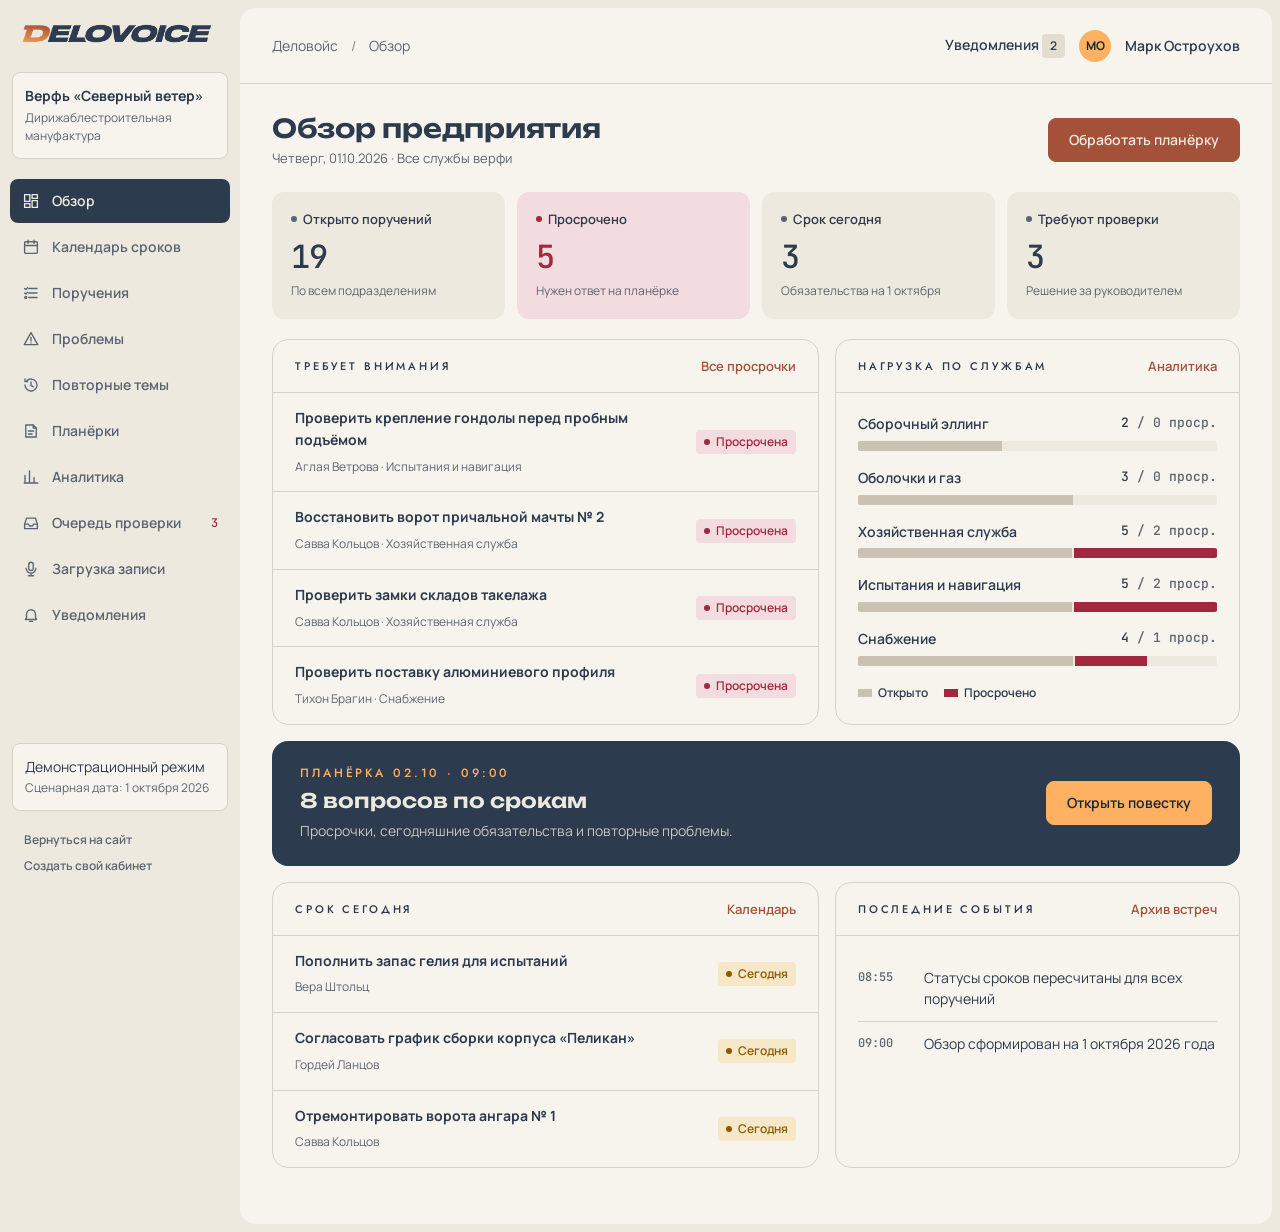
==== demo.html @ e9057281 "Сайт: статичная главная, демо отдельно, без лишних блоков - Главная собрана в HTML без скриптов: тек" ====
<!doctype html>
<html lang="ru">
<head>
<meta charset="utf-8">
<meta name="viewport" content="width=device-width,initial-scale=1">
<title>Демо кабинета · Деловойс</title>
<meta name="description" content="Интерактивное демо кабинета Деловойс на вымышленной верфи «Северный ветер»: реестр поручений, цитаты с таймкодами, очередь проверки, повестка.">
<meta name="robots" content="noindex">
<meta name="theme-color" content="#2c3b4d">
<link rel="icon" href="favicon.svg" type="image/svg+xml">
<link rel="stylesheet" href="style.css">
</head>
<body>
<div id="app"><noscript><p style="padding:24px">Для демо нужен JavaScript. <a href="/">Вернуться на сайт</a></p></noscript></div>
<div id="toast" role="status" aria-live="polite"></div>
<dialog id="detail"><div id="detailbody"></div></dialog>
<script src="app.js"></script>
</body>
</html>
---- style.css ----
@import url('https://fonts.googleapis.com/css2?family=Unbounded:wght@600;700&family=Manrope:wght@400;500;600;700&family=Jost:wght@500&family=JetBrains+Mono:wght@400;500&display=swap');
/* Деловойс — дизайн-система: палитра Palladian / Oatmeal / Blue Fantastic / Abyssal / Burning Flame / Truffle */
:root{
--surface:#eee9df;--surface-raised:#f7f4ee;--surface-sunken:#e3ddd0;--line:#d9d2c4;--line-strong:#8c8576;
--ink:#2c3b4d;--ink-muted:#5b6472;--ink-inverse:#eee9df;
--action:#a35139;--action-hover:#8e4430;--on-action:#eee9df;
--accent:#ffb162;--on-accent:#1b2632;--accent-soft:#f8dcbc;
--success:#2f6b57;--success-soft:#dce9e2;--warning:#8a5a00;--warning-soft:#f6e7c8;--danger:#a1283f;--danger-soft:#f3dcdf;--info:#2e5e8c;--info-soft:#dce5ef;
--oatmeal:#c9c1b1;--abyssal:#1b2632;--truffle:#a35139;--focus:#2c3b4d;
--f-display:"Unbounded","Arial Black",sans-serif;--f-sans:"Manrope",system-ui,sans-serif;--f-label:"Jost","Futura","Century Gothic",sans-serif;--f-mono:"JetBrains Mono",ui-monospace,monospace;
--shadow:0 1px 2px rgba(27,38,50,.08),0 4px 16px rgba(27,38,50,.06)}
*{box-sizing:border-box}html{scroll-behavior:smooth}
body{margin:0;font:16px/1.55 var(--f-sans);color:var(--ink);background:var(--surface);-webkit-font-smoothing:antialiased}
button,input,select{font:inherit}a{color:inherit;text-decoration:none}button,a,input,select{touch-action:manipulation}button{cursor:pointer}button:disabled{cursor:not-allowed;opacity:.45}
:focus-visible{outline:2px solid var(--focus);outline-offset:2px}
.num,.mono{font-family:var(--f-mono);font-variant-numeric:tabular-nums}

/* кнопки */
button,.btn{display:inline-flex;justify-content:center;align-items:center;gap:8px;min-height:44px;border:1px solid var(--line-strong);border-radius:8px;background:transparent;padding:0 20px;color:var(--ink);font:600 14px/1.2 var(--f-sans);white-space:nowrap;transition:background-color .15s,border-color .15s}
button:hover,.btn:hover{background:var(--surface-sunken)}
.primary{background:var(--action);color:var(--on-action);border-color:var(--action)}.primary:hover{background:var(--action-hover);border-color:var(--action-hover)}
.accent-btn{background:var(--accent);border-color:var(--accent);color:var(--on-accent)}.accent-btn:hover{background:#ffc587;border-color:#ffc587}

/* логотип */
.brand{display:inline-flex;align-items:center}.brand img{display:block;height:auto}
.brand-lg img{width:190px}.brand-md img{width:190px}

/* типографика */
.eyebrow{font:500 12px/16px var(--f-label);letter-spacing:.24em;text-transform:uppercase;color:var(--ink-muted)}
h1,h2,h3,p{margin-top:0}
h1{font:700 clamp(30px,4.2vw,56px)/1.1 var(--f-display);letter-spacing:-.02em}
h2{font:600 clamp(24px,2.6vw,36px)/1.2 var(--f-display);letter-spacing:-.01em}
h3{font:700 18px/1.4 var(--f-sans)}
.muted{color:var(--ink-muted)}.small{font-size:13px}

/* бейджи статусов */
.chip{display:inline-flex;align-items:center;gap:6px;height:24px;font:600 12px/16px var(--f-sans);padding:0 8px;border-radius:4px;white-space:nowrap;background:var(--surface-sunken);color:var(--ink)}
.chip::before{content:"";width:6px;height:6px;border-radius:999px;background:currentColor;flex:none}
.chip.plain::before{display:none}
.red{color:var(--danger);background:var(--danger-soft)}.amber{color:var(--warning);background:var(--warning-soft)}.good{color:var(--success);background:var(--success-soft)}

/* ===== сайт ===== */
.wrap{max-width:1260px;margin:0 auto;padding-left:32px;padding-right:32px}
.site-nav{max-width:1260px;margin:0 auto;height:84px;padding:0 32px;display:flex;align-items:center;justify-content:space-between;gap:24px}
.site-nav nav{display:flex;align-items:center;gap:24px;font-size:14px;font-weight:600}
.nav-link:hover{color:var(--action)}
.lead{font-size:18px;color:var(--ink-muted);max-width:540px}
.aside{font-size:15px;color:var(--ink-muted);max-width:640px;margin:28px 0 0}
.note{font-size:13px;color:var(--ink-muted);margin:16px 0 0}

.hero{display:grid;grid-template-columns:1.1fr 1fr;gap:64px;align-items:center;padding-top:40px;padding-bottom:16px}
.hero>*{min-width:0}
.hero h1{margin:0 0 24px;overflow-wrap:break-word;hyphens:auto}
.hero-actions{display:flex;gap:12px;flex-wrap:wrap;margin-top:32px}

.preview{display:block;background:var(--surface-raised);border:1px solid var(--line);border-radius:16px;box-shadow:var(--shadow);overflow:hidden;transition:border-color .15s}
.preview:hover{border-color:var(--line-strong)}
.preview-head{background:var(--ink);color:var(--ink-inverse);padding:20px 24px}
.preview-head small{display:block;opacity:.75;font-size:13px;margin-top:2px}
.preview-body{padding:20px 24px 8px}
.preview-stats{display:grid;grid-template-columns:repeat(3,1fr);gap:10px;margin-bottom:20px}
.preview-stats>div{background:var(--surface);border-radius:12px;padding:12px 14px}
.preview-stats strong{display:block;font:500 28px/34px var(--f-mono);letter-spacing:-.02em}
.preview-stats .danger{color:var(--danger)}
.preview-stats small{font-size:12px;color:var(--ink-muted)}
.preview-body h3{font-size:15px;margin:0 0 4px}
.preview-row{padding:12px 0;border-top:1px solid var(--line);display:flex;justify-content:space-between;align-items:center;gap:14px;font-size:14px;font-weight:600}
.preview-row small{display:block;font-weight:400;font-size:12px;color:var(--ink-muted);margin-top:2px}

.block{padding-top:96px}
.block h2{margin:0 0 16px}
.steps-row{list-style:none;margin:32px 0 0;padding:0;display:grid;grid-template-columns:repeat(4,1fr);gap:24px;counter-reset:step}
.steps-row li{counter-increment:step;border-top:2px solid var(--ink);padding-top:16px;font-size:15px;color:var(--ink-muted)}
.steps-row li::before{content:"0" counter(step);display:block;font:500 13px/1 var(--f-mono);color:var(--action);margin-bottom:12px}
.steps-row b{display:block;font:700 18px/1.3 var(--f-sans);color:var(--ink);margin-bottom:6px}

.product{display:grid;grid-template-columns:1fr 1fr;gap:64px;align-items:start}
.product>*{min-width:0}
.points{margin:28px 0 32px;display:grid;gap:18px}
.points dt{font-weight:700}
.points dd{margin:2px 0 0;font-size:15px;color:var(--ink-muted)}
.task-card{margin:0;background:var(--surface-raised);border:1px solid var(--line);border-radius:16px;padding:24px;box-shadow:var(--shadow)}
.task-card figcaption{font-size:12px;color:var(--ink-muted)}
.task-card h3{margin:6px 0 18px}
.task-meta{display:grid;grid-template-columns:repeat(3,1fr);gap:10px;margin-bottom:24px;font-size:14px;font-weight:600}
.task-meta>div{background:var(--surface);border-radius:8px;padding:10px 12px;min-width:0}
.task-meta small{display:block;font-weight:400;font-size:12px;color:var(--ink-muted);margin-bottom:4px}
.task-history{list-style:none;margin:0 0 0 4px;padding:0 0 0 20px;border-left:2px solid var(--line)}
.task-history li{position:relative;margin-bottom:20px}.task-history li:last-child{margin-bottom:0}
.task-history li::before{content:"";position:absolute;left:-26px;top:5px;width:10px;height:10px;background:var(--ink)}
.task-history li:last-child::before{background:var(--accent)}
.task-history>li>span{display:block;font-size:12px}
.task-history q{display:block;background:var(--accent-soft);border-radius:4px;padding:12px 14px;margin:8px 0 6px;font-size:15px;quotes:"«" "»"}
.task-history small{font-size:12px;color:var(--ink-muted)}

.prices{display:grid;grid-template-columns:repeat(3,1fr);gap:16px;margin-top:28px}
.price{border:1px solid var(--line);border-radius:16px;padding:24px;background:var(--surface-raised)}
.price h3{font-size:16px;margin:0 0 12px}
.price strong{display:block;font:500 30px/1.2 var(--f-mono);letter-spacing:-.02em;margin-bottom:4px}
.price span{font-size:14px;color:var(--ink-muted)}

.cta{margin:96px 0;background:var(--ink);color:var(--ink-inverse);border-radius:16px;padding:32px;display:flex;justify-content:space-between;align-items:center;gap:24px}
.cta h2{font-size:clamp(22px,2.2vw,28px);margin:0 0 6px}
.cta p{margin:0;opacity:.8;font-size:15px}

.site-footer{border-top:1px solid var(--line)}
.footer-inner{display:flex;justify-content:space-between;align-items:center;gap:24px;padding-top:28px;padding-bottom:32px;font-size:13px;color:var(--ink-muted)}
.footer-inner p{margin:0;text-align:right}
.footer-inner p a{text-decoration:underline;text-underline-offset:2px}.footer-inner p a:hover{color:var(--action)}

@media(max-width:900px){
.site-nav .nav-link{display:none}
.hero,.product{grid-template-columns:1fr;gap:40px}
.steps-row{grid-template-columns:1fr 1fr;row-gap:28px}
}
@media(max-width:640px){
.wrap{padding-left:20px;padding-right:20px}
.site-nav{height:68px;padding:0 20px}
.site-nav .nav-cta{display:none}
.site-nav .brand img{width:150px}
.hero{padding-top:20px}
.lead{font-size:16px}
.hero-actions .btn{flex:1}
.preview .extra{display:none}
.preview-stats strong{font-size:24px;line-height:30px}
.block{padding-top:64px}
.steps-row{grid-template-columns:1fr;gap:20px}
.task-card{padding:18px}
.task-meta{gap:6px;font-size:13px}.task-meta>div{padding:8px 10px}
.prices{grid-template-columns:1fr;gap:10px}.price{padding:18px 20px;display:grid;grid-template-columns:1fr auto;align-items:baseline;column-gap:12px}.price h3{margin:0}.price strong{font-size:24px;grid-row:span 2;align-self:center}.price span{grid-column:1}
.cta{flex-direction:column;align-items:stretch;margin:64px 0;padding:24px}
.footer-inner{flex-direction:column;align-items:flex-start}
.footer-inner p{text-align:left}
}

/* ===== демо-кабинет ===== */
.cards{display:grid;grid-template-columns:repeat(3,1fr);gap:16px}
.feature{background:var(--surface-raised);border:1px solid var(--line);border-radius:16px;padding:28px}
.feature p{margin-bottom:0;color:var(--ink-muted);font-size:15px}
input,select{min-height:44px;border:1px solid var(--line-strong);border-radius:4px;padding:0 12px;background:var(--surface-raised);color:var(--ink);min-width:0;font-size:14px}
input[type=file]{min-height:0;padding:8px;border-style:dashed}
input{width:100%}
/* кабинет: каркас по шаблону экранов */
.shell{display:grid;grid-template-columns:240px 1fr;min-height:100vh;background:var(--surface)}
.sidebar{background:var(--surface);color:var(--ink);position:fixed;left:0;top:0;bottom:0;width:240px;display:flex;flex-direction:column;padding:24px 10px 16px;overflow:auto}
.sidebar-top{display:flex;align-items:center;justify-content:space-between;gap:8px;margin:0 12px 22px}.menu-close{min-height:40px;padding:0 12px;font-size:22px;border-color:transparent}
.org{padding:12px;border:1px solid var(--line);border-radius:8px;font-size:14px;margin:0 2px 20px;background:var(--surface-raised)}
.org b{font-weight:700}.org small{display:block;color:var(--ink-muted);margin-top:2px;font-size:12px}
.sidebar nav{display:flex;flex-direction:column;gap:2px}
.sidebar nav a{white-space:nowrap;display:flex;align-items:center;gap:12px;font-size:14px;font-weight:600;min-height:44px;padding:0 12px;border-radius:8px;color:var(--ink-muted)}
.sidebar nav a:hover{background:var(--surface-sunken);color:var(--ink)}
.sidebar nav a.active{background:var(--ink);color:var(--ink-inverse)}
.sidebar nav a em{margin-left:auto;font:500 12px/16px var(--f-mono);font-style:normal;color:var(--danger)}
.sidebar nav a.active em{color:var(--accent)}
.nav-icon{width:18px;height:18px;flex:none;display:grid;place-items:center}.nav-icon svg{width:18px;height:18px}
.sidebar-bottom{margin-top:auto;padding-top:24px;font-size:12px}
.sidebar-bottom a{display:block;margin:8px 14px;color:var(--ink-muted);font-weight:600}
.sidebar-bottom a:hover{color:var(--action)}
.main-shell{grid-column:2;min-width:0;background:var(--surface-raised);border-radius:16px;margin:8px 8px 8px 0}
.topbar{border-bottom:1px solid var(--line);height:76px;padding:0 32px;display:flex;align-items:center;justify-content:space-between;gap:20px}
.topbar .muted{font-size:14px}
.topbar-right{display:flex;align-items:center;gap:14px;font-size:14px;font-weight:600}
.topbar-right a:hover{color:var(--action)}
.avatar{background:var(--accent);color:var(--on-accent);width:32px;height:32px;border-radius:999px;display:grid;place-items:center;font:700 12px/1 var(--f-sans)}
.workspace{padding:28px 32px 40px;max-width:1600px;margin:auto}
.page-title{display:flex;justify-content:space-between;align-items:center;gap:22px;margin-bottom:24px}
.page-title h1{font:600 26px/32px var(--f-display);letter-spacing:-.01em;margin:0 0 4px}
.page-title p{font-size:13px;color:var(--ink-muted);margin:0}

/* плитки показателей */
.metrics{display:grid;grid-template-columns:repeat(4,1fr);gap:12px;margin-bottom:20px}
.metric{padding:16px 18px;background:var(--surface);border:1px solid transparent;border-radius:12px;display:block;text-align:left;font-weight:400;transition:border-color .15s}
.metric:hover{border-color:var(--line-strong)}
.metric span{font-size:13px;font-weight:600;display:flex;align-items:center;gap:6px}
.metric span::before{content:"";width:6px;height:6px;border-radius:999px;background:var(--ink-muted)}
.metric strong{display:block;font:500 32px/36px var(--f-mono);letter-spacing:-.02em;margin:10px 0 2px}
.metric small{font-size:12px;color:var(--ink-muted)}
.metric.alert{background:var(--danger-soft)}.metric.alert strong{color:var(--danger)}.metric.alert span::before{background:var(--danger)}
.metric.warn span::before{background:var(--warning)}.metric.warn strong{color:var(--warning)}
.metric.hot{background:var(--accent)}.metric.hot span::before{background:var(--on-accent)}.metric.hot small{color:var(--on-accent);opacity:.8}

/* панели */
.grid2{display:grid;grid-template-columns:1.35fr 1fr;gap:16px;margin-bottom:16px}
.panel{border:1px solid var(--line);background:var(--surface-raised);border-radius:16px;overflow:hidden}
.panel-head{padding:16px 22px;border-bottom:1px solid var(--line);display:flex;justify-content:space-between;align-items:center;gap:12px}
.panel-head h3{margin:0;font:500 11px/16px var(--f-label);letter-spacing:.26em;text-transform:uppercase}
.panel-body{padding:20px 22px}
.panel-head a{font-size:13px;color:var(--action);font-weight:600}.panel-head a:hover{text-decoration:underline}
.attention{padding:14px 22px;border-bottom:1px solid var(--line);display:flex;justify-content:space-between;gap:16px;align-items:center;cursor:pointer}
.attention:last-child{border:0}.attention:hover{background:var(--surface)}
.attention b{font-size:14px;display:block;margin-bottom:2px}.attention small{color:var(--ink-muted);font-size:12px}
.banner{position:relative;overflow:hidden;background:var(--ink);color:var(--ink-inverse);border-radius:16px;padding:24px 28px;margin-bottom:16px;display:flex;justify-content:space-between;gap:24px;align-items:center}
.banner h3{margin:0 0 6px;font:600 20px/1.3 var(--f-display)}
.banner p{font-size:14px;opacity:.8;margin:0}
.banner .eyebrow{color:var(--accent)}
.toolbar{display:flex;gap:10px;flex-wrap:wrap;margin-bottom:18px}.toolbar input{flex:1;min-width:170px}

/* таблицы */
.table-wrap{overflow:auto}
table{width:100%;border-collapse:collapse;text-align:left;font-size:14px}
th{background:var(--surface);color:var(--ink-muted);font:500 10px/14px var(--f-label);letter-spacing:.24em;text-transform:uppercase;white-space:nowrap;padding:12px 20px;border-bottom:1px solid var(--line-strong)}
td{padding:14px 20px;border-bottom:1px solid var(--line);vertical-align:middle}
tr:last-child td{border-bottom:0}
tbody tr.clickable{cursor:pointer}tbody tr.clickable:hover{background:var(--surface)}
td b{font-size:14px}td small{display:block;font-size:12px;color:var(--ink-muted);margin-top:3px}
td .num{font-size:13px;white-space:nowrap}
.cell-title{min-width:240px;max-width:420px}

/* полосы нагрузки */
.bars{display:flex;flex-direction:column;gap:16px}
.bar-row{font-size:14px}.bar-row a:hover .bar-label span:first-child{color:var(--action)}
.bar-label{display:flex;justify-content:space-between;margin-bottom:6px;gap:15px;font-weight:600}
.bar-label .num{font-weight:500;font-size:13px}
.bar-track{background:var(--surface);border-radius:2px;height:10px;display:flex;gap:2px;overflow:hidden}
.bar-fill{background:var(--oatmeal);height:100%}.bar-over{background:var(--danger);height:100%}
.legend{font-size:12px;font-weight:600;color:var(--ink);margin-top:18px;display:flex;gap:16px}
.legend i{display:inline-block;width:14px;height:8px;background:var(--oatmeal);margin-right:6px}.legend .over{background:var(--danger)}
.empty{text-align:center;padding:55px 20px;color:var(--ink-muted)}

/* календарь */
.calendar-grid{display:grid;grid-template-columns:repeat(7,1fr);gap:1px;background:var(--line);border:1px solid var(--line);border-radius:8px;overflow:hidden}
.day{min-height:118px;background:var(--surface-raised);padding:10px;min-width:0}
.day.today{background:var(--accent-soft)}
.day-number{font:500 13px/1 var(--f-mono);margin-bottom:9px}
.day.today .day-number::after{content:"сегодня";font:600 11px/1 var(--f-sans);margin-left:8px;color:var(--action)}
.day-head{padding:10px;background:var(--surface);text-align:center;font:500 10px/14px var(--f-label);letter-spacing:.24em;text-transform:uppercase;color:var(--ink-muted)}
.cal-task{display:block;width:100%;min-height:0;text-align:left;font:600 12px/1.3 var(--f-sans);padding:5px 7px;margin-bottom:4px;border:0;background:var(--surface-sunken);color:var(--ink);border-radius:4px;overflow:hidden;text-overflow:ellipsis;white-space:nowrap}
.cal-task:hover{background:var(--oatmeal)}

/* планёрки, проверка, цитаты */
.meet-card{display:flex;justify-content:space-between;gap:24px;padding:20px 22px;border-bottom:1px solid var(--line);align-items:center}
.meet-card h3{margin:0 0 4px;font-size:16px}.meet-card p{margin:0;font-size:13px;color:var(--ink-muted)}
.meet-card .eyebrow{font-family:var(--f-mono);letter-spacing:0;text-transform:none;font-size:12px}
.review-card{padding:22px;border-bottom:1px solid var(--line)}.review-card:last-child{border:0}
.review-card h3{margin-bottom:12px}
.quote{background:var(--accent-soft);border-radius:4px;padding:12px 16px;font-size:15px;margin:12px 0;color:var(--ink)}
.quote small{display:block;font:500 12px/16px var(--f-mono);color:var(--ink);opacity:.75;margin-top:8px}
.actions{display:flex;gap:10px;flex-wrap:wrap;margin-top:18px}

/* загрузка: шаги процесса с фирменными иконками */
.steps{display:grid;grid-template-columns:repeat(5,1fr);gap:8px;margin:24px 0}
.step{border-top:3px solid var(--line);padding:14px 4px 4px;font-size:14px;font-weight:700;color:var(--ink-muted);display:flex;flex-direction:column;gap:8px}
.step-icon{display:block;width:28px;height:28px;opacity:.4}
.step b{display:block;font:500 12px/16px var(--f-mono);color:inherit}
.step.done{border-top-color:var(--ink);color:var(--ink)}.step.done .step-icon{opacity:1}
.step.running{border-top-color:var(--accent);color:var(--ink)}.step.running .step-icon{opacity:1}.step.running b{color:var(--action)}
progress{-webkit-appearance:none;appearance:none;width:100%;height:10px;border:0;border-radius:2px;background:var(--surface-sunken);overflow:hidden}progress::-webkit-progress-bar{background:var(--surface-sunken)}progress::-webkit-progress-value{background:var(--ink)}progress::-moz-progress-bar{background:var(--ink)}
.upload-box{border:1px dashed var(--line-strong);background:var(--surface);padding:28px;text-align:center;border-radius:8px}
.upload-icon{display:block;width:40px;height:40px;margin:0 auto 10px;color:var(--ink)}
.upload-box p{font-size:14px;color:var(--ink-muted)}
.logline{padding:11px 0;border-bottom:1px solid var(--line);font-size:14px;display:flex;gap:18px}
.logline:last-child{border-bottom:0}
.logline time{font:500 12px/20px var(--f-mono);color:var(--ink-muted);min-width:48px}
.notification{padding:22px;border-bottom:1px solid var(--line)}.notification:last-child{border-bottom:0}
.notification h3{font-size:16px;margin-bottom:6px}.notification p{font-size:14px;color:var(--ink-muted);margin-bottom:12px}

/* график поступления */
.report-grid{display:grid;grid-template-columns:repeat(8,1fr);height:200px;align-items:end;gap:12px;padding-top:20px;border-bottom:1px solid var(--line-strong)}
.chart-col{text-align:center;font-size:11px;color:var(--ink-muted);display:flex;flex-direction:column;justify-content:flex-end;height:100%}
.chart-col div{background:var(--accent);border-radius:3px 3px 0 0;width:100%;max-width:28px;margin:6px auto 8px}
.chart-col strong{font:500 12px/1 var(--f-mono);color:var(--ink)}
.chart-col:hover div{background:var(--truffle)}

/* модальные окна, уведомления */
dialog{border:1px solid var(--line);border-radius:16px;width:min(800px,calc(100% - 32px));max-height:88vh;padding:0;box-shadow:var(--shadow);color:var(--ink);background:var(--surface-raised)}
dialog::backdrop{background:rgba(27,38,50,.55);backdrop-filter:blur(2px)}
.modal-head{display:flex;justify-content:space-between;align-items:start;gap:20px;padding:24px 28px;border-bottom:1px solid var(--line)}
.modal-head h2{font:600 20px/1.3 var(--f-display);margin:6px 0 0}
.modal-head .eyebrow{font-family:var(--f-mono);letter-spacing:0;text-transform:none;font-size:12px}
.modal-body{padding:24px 28px}
.modal-head button{min-height:40px;padding:0 14px;font-size:22px;border-color:transparent}
.detail-meta{display:grid;grid-template-columns:repeat(3,1fr);gap:16px;margin-bottom:26px;font-size:14px;font-weight:600}
.detail-meta>div{background:var(--surface);border-radius:8px;padding:10px 12px}
.detail-meta small{display:block;color:var(--ink-muted);margin-bottom:4px;font-weight:400;font-size:12px}
.timeline{border-left:2px solid var(--line);padding-left:22px;margin-left:4px}
.timeline article{position:relative;margin-bottom:26px}
.timeline article::before{content:"";position:absolute;left:-28px;top:4px;width:10px;height:10px;background:var(--ink)}
.timeline article:last-child::before{background:var(--accent)}
.timeline .eyebrow{font-family:var(--f-mono);letter-spacing:0;text-transform:none;color:var(--ink-muted)}
.timeline h3{font-size:16px;margin-bottom:6px}.timeline p{font-size:14px;color:var(--ink-muted)}
#toast{position:fixed;bottom:24px;right:24px;max-width:440px;padding:14px 20px;background:var(--ink);color:var(--ink-inverse);border-radius:8px;box-shadow:var(--shadow);z-index:10;opacity:0;pointer-events:none;transition:opacity .15s;font-size:14px}
#toast.show{opacity:1}
.menu-toggle,.menu-close,.scrim{display:none}
.transcript-row{padding:14px 0;border-bottom:1px solid var(--line);display:grid;grid-template-columns:80px 1fr;gap:12px;font-size:14px}
.transcript-row:last-child{border-bottom:0}
.transcript-row time{font:500 12px/21px var(--f-mono);color:var(--action)}
.transcript-row b{display:block;margin-bottom:2px}
.cost-note{font-size:13px;color:var(--ink-muted);margin-top:22px}
.inline-note{padding:12px 16px;border-radius:4px;background:var(--surface-sunken);font-size:13px;margin-top:20px}
.date-controls{display:flex;gap:10px;align-items:center}.date-controls button{min-width:44px;padding:0}

@media(min-width:1600px){.workspace{padding:36px 48px}.topbar{padding:0 48px}}
@media(max-width:1100px){.shell{grid-template-columns:210px 1fr}.sidebar{width:210px}.brand-lg img{width:190px}.workspace{padding:24px}.topbar{padding:0 24px}.metrics{grid-template-columns:repeat(2,1fr)}.grid2{grid-template-columns:1fr}.day{padding:7px}.steps{grid-template-columns:repeat(3,1fr)}.cards{grid-template-columns:1fr 1fr}}
@media(max-width:760px){.cards{grid-template-columns:1fr}.shell{display:block}.sidebar{display:none;width:280px;max-width:86vw;z-index:5;background:var(--surface)}.shell.menu-open .sidebar{display:flex}.shell.menu-open .scrim{display:block;position:fixed;inset:0;z-index:4;background:rgba(27,38,50,.55)}.menu-close{display:inline-flex}.main-shell{width:auto;margin:0;border-radius:0}.topbar{height:64px;padding:0 16px}.topbar .muted,.topbar-right .username{display:none}.menu-toggle{display:inline-flex;padding:0 12px}.workspace{padding:20px 16px}.page-title{align-items:start;flex-wrap:wrap}.page-title h1{font-size:22px;line-height:28px}.metrics{gap:8px}.metric{padding:14px}.metric strong{font-size:26px;line-height:30px}.banner{padding:20px;align-items:start;flex-direction:column}.calendar-grid{grid-template-columns:repeat(7,minmax(92px,1fr));min-width:644px}.calendar-wrap{overflow:auto}.steps{grid-template-columns:1fr 1fr}.meet-card{flex-direction:column;align-items:start;gap:14px}.detail-meta{grid-template-columns:1fr 1fr}.modal-head,.modal-body{padding:20px}.date-controls{flex-wrap:wrap}.toolbar select{flex:1}.topbar-right{gap:10px}}
@media(prefers-reduced-motion:reduce){html{scroll-behavior:auto}*{transition:none!important}}
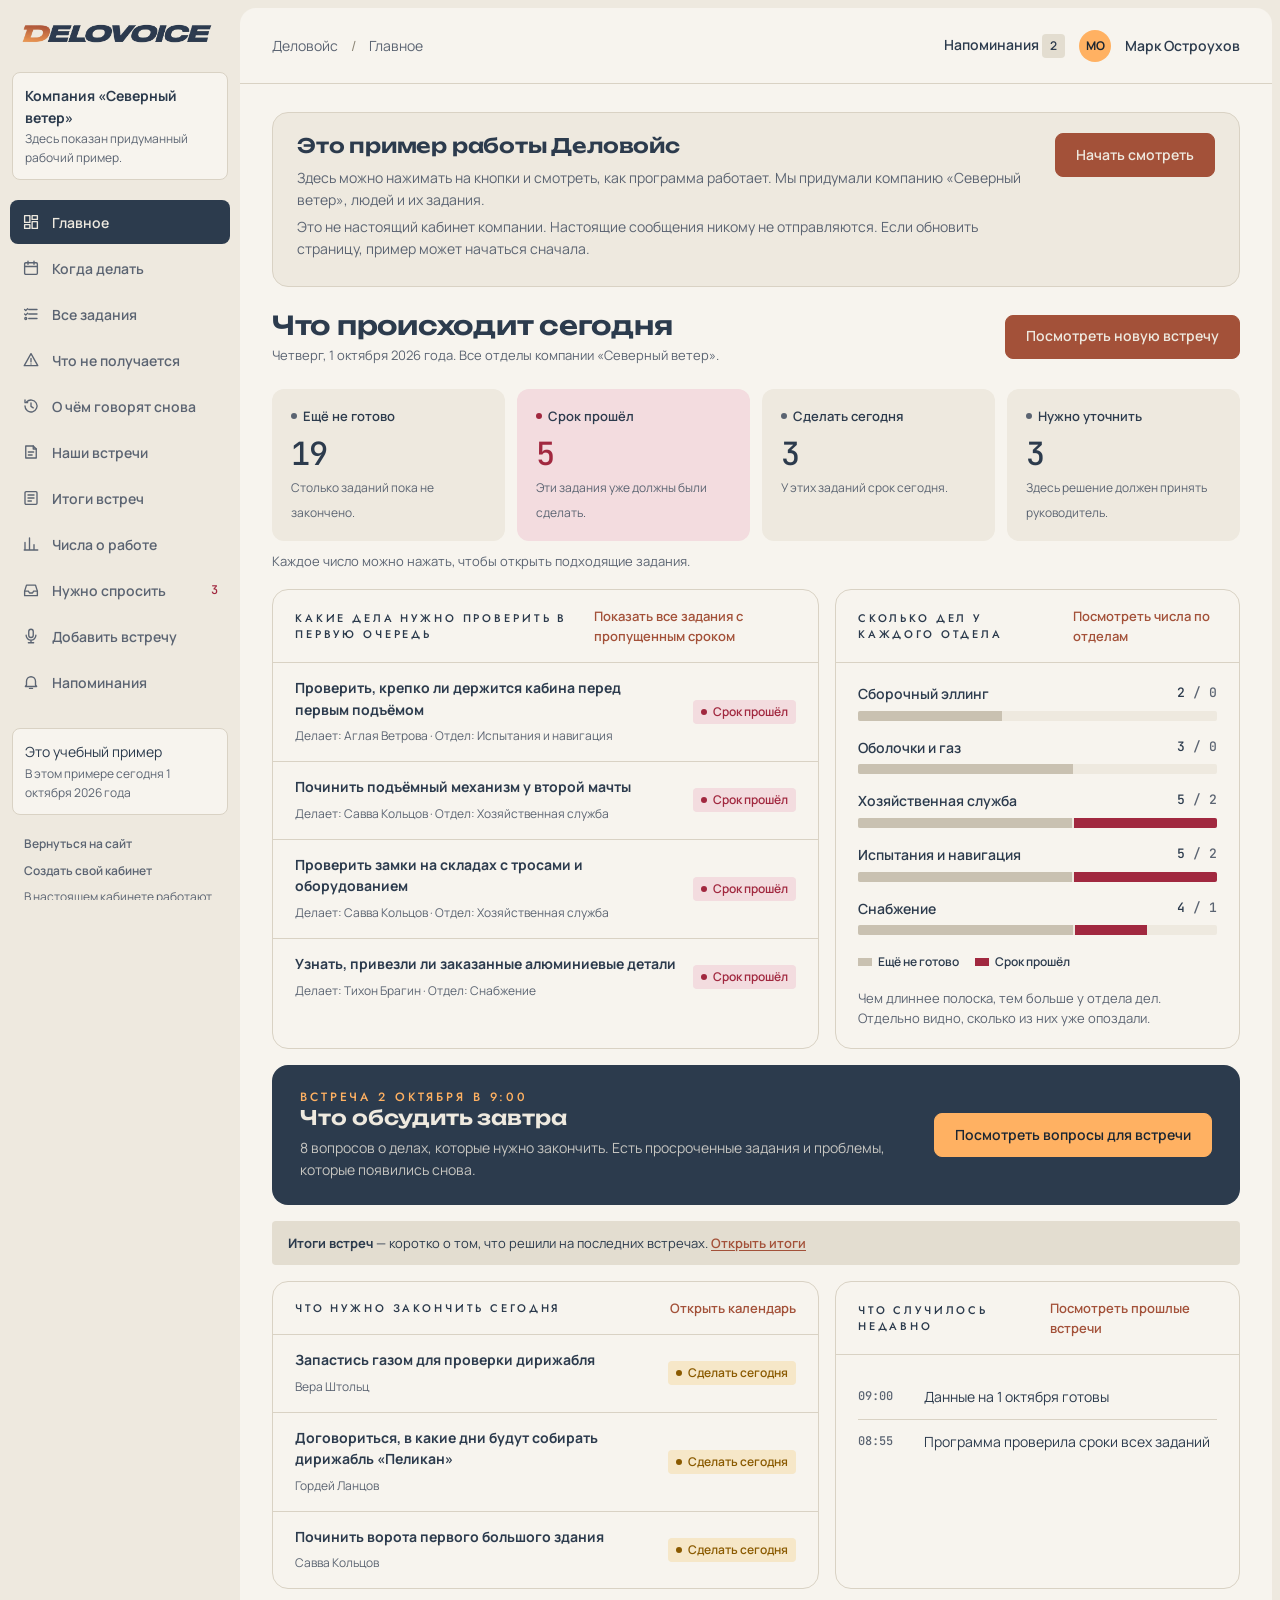
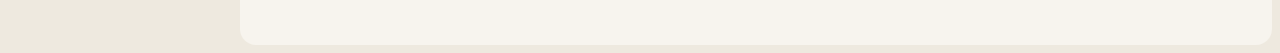
==== commit 77ca0f3a: "Превью ссылок: картинка с полями микрофонов для Telegram, WhatsApp, ВКонтакте, X и других — на всех " ====
--- a/demo.html
+++ b/demo.html
@@ -6,6 +6,28 @@
 <title>Демо кабинета · Деловойс</title>
 <meta name="description" content="Интерактивное демо кабинета Деловойс на вымышленной верфи «Северный ветер»: реестр поручений, цитаты с таймкодами, очередь проверки, повестка.">
 <meta name="robots" content="noindex">
+<meta property="og:type" content="website">
+<meta property="og:locale" content="ru_RU">
+<meta property="og:site_name" content="Деловойс">
+<meta property="og:title" content="Пример кабинета Деловойс">
+<meta property="og:description" content="Как выглядит кабинет: список дел со встреч, сроки, фразы из записи и итоги встреч. Компания в примере придумана.">
+<meta property="og:url" content="https://delovoice.ru/demo.html">
+<meta property="og:image" content="https://delovoice.ru/assets/share-1200x630.jpg">
+<meta property="og:image:secure_url" content="https://delovoice.ru/assets/share-1200x630.jpg">
+<meta property="og:image:type" content="image/jpeg">
+<meta property="og:image:width" content="1200">
+<meta property="og:image:height" content="630">
+<meta property="og:image:alt" content="Поля с микрофонами вместо цветов и человек на тропинке между ними">
+<meta property="og:image" content="https://delovoice.ru/assets/share-square-800.jpg">
+<meta property="og:image:width" content="800">
+<meta property="og:image:height" content="800">
+<meta property="vk:image" content="https://delovoice.ru/assets/share-vk-1074x480.jpg">
+<meta name="twitter:card" content="summary_large_image">
+<meta name="twitter:title" content="Пример кабинета Деловойс">
+<meta name="twitter:description" content="Как выглядит кабинет: список дел со встреч, сроки, фразы из записи и итоги встреч. Компания в примере придумана.">
+<meta name="twitter:image" content="https://delovoice.ru/assets/share-1200x600.jpg">
+<meta name="twitter:image:alt" content="Поля с микрофонами вместо цветов и человек на тропинке между ними">
+<link rel="image_src" href="https://delovoice.ru/assets/share-1200x630.jpg">
 <meta name="theme-color" content="#2c3b4d">
 <link rel="icon" href="favicon.svg" type="image/svg+xml">
 <link rel="stylesheet" href="style.css">
--- a/style.css
+++ b/style.css
@@ -48,24 +48,7 @@
 .aside{font-size:15px;color:var(--ink-muted);max-width:640px;margin:28px 0 0}
 .note{font-size:13px;color:var(--ink-muted);margin:16px 0 0}
 
-.hero{display:grid;grid-template-columns:1.1fr 1fr;gap:64px;align-items:center;padding-top:40px;padding-bottom:16px}
-.hero>*{min-width:0}
-.hero h1{margin:0 0 24px;overflow-wrap:break-word;hyphens:auto}
-.hero-actions{display:flex;gap:12px;flex-wrap:wrap;margin-top:32px}
-
-.preview{display:block;background:var(--surface-raised);border:1px solid var(--line);border-radius:16px;box-shadow:var(--shadow);overflow:hidden;transition:border-color .15s}
-.preview:hover{border-color:var(--line-strong)}
-.preview-head{background:var(--ink);color:var(--ink-inverse);padding:20px 24px}
-.preview-head small{display:block;opacity:.75;font-size:13px;margin-top:2px}
-.preview-body{padding:20px 24px 8px}
-.preview-stats{display:grid;grid-template-columns:repeat(3,1fr);gap:10px;margin-bottom:20px}
-.preview-stats>div{background:var(--surface);border-radius:12px;padding:12px 14px}
-.preview-stats strong{display:block;font:500 28px/34px var(--f-mono);letter-spacing:-.02em}
-.preview-stats .danger{color:var(--danger)}
-.preview-stats small{font-size:12px;color:var(--ink-muted)}
-.preview-body h3{font-size:15px;margin:0 0 4px}
-.preview-row{padding:12px 0;border-top:1px solid var(--line);display:flex;justify-content:space-between;align-items:center;gap:14px;font-size:14px;font-weight:600}
-.preview-row small{display:block;font-weight:400;font-size:12px;color:var(--ink-muted);margin-top:2px}
+
 
 .block{padding-top:96px}
 .block h2{margin:0 0 16px}
@@ -108,9 +91,19 @@
 .footer-inner p{margin:0;text-align:right}
 .footer-inner p a{text-decoration:underline;text-underline-offset:2px}.footer-inner p a:hover{color:var(--action)}
 
+
+.lead p{margin:0 0 10px}.lead p:last-child{margin-bottom:0}
+ul.dash{list-style:none;margin:0 0 10px;padding:0}ul.dash li{padding-left:18px;position:relative}ul.dash li::before{content:"—";position:absolute;left:0;color:var(--action)}
+.soon{display:inline-block;font:600 11px/1 var(--f-sans);color:var(--action);border:1px solid var(--action);border-radius:999px;padding:3px 8px;margin-left:6px;vertical-align:2px;white-space:nowrap}
+.text-link{color:var(--action);font-weight:600;text-decoration:underline;text-underline-offset:2px}
+.task-history-title{font-weight:700;font-size:14px;margin:0 0 12px}
+.task-history .when{display:block;font-size:13px;font-weight:600}
+.task-history small b{color:var(--ink)}
+.task-cap{font-size:12px;color:var(--ink-muted);margin:16px 0 0}
+.price span b{color:var(--ink)}
 @media(max-width:900px){
 .site-nav .nav-link{display:none}
-.hero,.product{grid-template-columns:1fr;gap:40px}
+.product{grid-template-columns:1fr;gap:40px}
 .steps-row{grid-template-columns:1fr 1fr;row-gap:28px}
 }
 @media(max-width:640px){
@@ -118,11 +111,7 @@
 .site-nav{height:68px;padding:0 20px}
 .site-nav .nav-cta{display:none}
 .site-nav .brand img{width:150px}
-.hero{padding-top:20px}
 .lead{font-size:16px}
-.hero-actions .btn{flex:1}
-.preview .extra{display:none}
-.preview-stats strong{font-size:24px;line-height:30px}
 .block{padding-top:64px}
 .steps-row{grid-template-columns:1fr;gap:20px}
 .task-card{padding:18px}
@@ -222,7 +211,7 @@
 .day{min-height:118px;background:var(--surface-raised);padding:10px;min-width:0}
 .day.today{background:var(--accent-soft)}
 .day-number{font:500 13px/1 var(--f-mono);margin-bottom:9px}
-.day.today .day-number::after{content:"сегодня";font:600 11px/1 var(--f-sans);margin-left:8px;color:var(--action)}
+.day.today .day-number::after{content:"сегодня в этом примере";font:600 11px/1 var(--f-sans);margin-left:8px;color:var(--action)}
 .day-head{padding:10px;background:var(--surface);text-align:center;font:500 10px/14px var(--f-label);letter-spacing:.24em;text-transform:uppercase;color:var(--ink-muted)}
 .cal-task{display:block;width:100%;min-height:0;text-align:left;font:600 12px/1.3 var(--f-sans);padding:5px 7px;margin-bottom:4px;border:0;background:var(--surface-sunken);color:var(--ink);border-radius:4px;overflow:hidden;text-overflow:ellipsis;white-space:nowrap}
 .cal-task:hover{background:var(--oatmeal)}
@@ -289,7 +278,122 @@
 .inline-note{padding:12px 16px;border-radius:4px;background:var(--surface-sunken);font-size:13px;margin-top:20px}
 .date-controls{display:flex;gap:10px;align-items:center}.date-controls button{min-width:44px;padding:0}
 
+/* демо: тексты и пояснения */
+.intro{display:flex;justify-content:space-between;align-items:flex-start;gap:20px;background:var(--surface);border:1px solid var(--line);border-radius:16px;padding:20px 24px;margin-bottom:22px}
+.intro h2{font:600 20px/1.3 var(--f-display);margin:0 0 8px}.intro p{font-size:14px;color:var(--ink-muted);margin:0 0 6px;max-width:760px}
+.side-note{font-size:12px;color:var(--ink-muted);margin:6px 14px 0;line-height:1.4}
+.crumbs{display:flex;gap:15px;align-items:center}.crumbs .sep{margin:0 10px;color:var(--line-strong)}
+.metric-hint{margin:-10px 0 18px}.bars-note{margin:16px 0 0}
+.sum-teaser{margin:0 0 16px}.sum-teaser a,.inline-note a{color:var(--action);font-weight:600;text-decoration:underline;text-underline-offset:2px}
+.cards>*{min-width:0}.feature h3{margin:14px 0 8px}.card-note{margin-top:14px!important}.feature button{margin-top:18px;white-space:normal;text-align:center;line-height:1.25;padding-top:8px;padding-bottom:8px}
+.count-line{font-size:14px;margin:-8px 0 16px}
+.field{display:block;width:100%;max-width:320px;margin:6px 0 4px}
+.detail-meta .hint{display:block;font-size:12px;font-weight:400;color:var(--ink-muted);margin-top:4px}
+.file-btn{position:relative;overflow:hidden;margin-top:6px}.file-btn input{position:absolute;inset:0;opacity:0;cursor:pointer;min-height:0;padding:0;border:0}
+.step small{display:block;font-weight:400;font-size:12px;color:var(--ink-muted)}
+.progress-note{margin-top:12px}.result-list{margin:8px 0 0;padding-left:18px}.result-list li{margin:4px 0}
+.panel-gap{margin-top:22px}.note-top{margin:0 0 22px}
+.transcript-row small.plain{display:block;font-size:12px;color:var(--ink-muted);margin-top:4px}
+.modal-actions{margin:0 0 20px}
+.notif-head{display:flex;justify-content:space-between;gap:16px;align-items:center}
+.notification h3{margin-top:10px}
+/* итоги встреч */
+.sum-quick{display:flex;gap:8px;flex-wrap:wrap;margin:0 0 16px}
+.sum-quick button{min-height:38px;padding:0 14px;border-radius:999px}
+.sum-quick button.active{background:var(--ink);color:var(--ink-inverse);border-color:var(--ink)}
+.sum-form h3{margin:0 0 4px}.sum-form .actions{margin-top:14px}
+.date-pair{display:grid;grid-template-columns:1fr 1fr;gap:12px;margin:8px 0 6px}.date-pair .field{max-width:none}
+.warn-line{font-size:14px;color:var(--danger);margin:8px 0 0}
+.sum-wait h3{margin:0 0 6px}
+.summary-actions{margin:6px 0 6px}.pdf-hint{margin:0 0 14px}
+.summary-doc{background:#fff;border:1px solid var(--line);border-radius:16px;padding:32px 36px;max-width:900px}
+.sum-top{display:flex;justify-content:space-between;align-items:center;gap:16px;padding-bottom:14px;border-bottom:1px solid var(--line);margin-bottom:22px;font-size:12px;color:var(--ink-muted)}
+.summary-doc>h2{font:600 26px/1.25 var(--f-display);margin:0 0 6px}
+.summary-doc>p{color:var(--ink-muted);margin:0 0 8px}
+.sum-sec{padding:16px 0;border-top:1px solid var(--line)}.sum-sec:first-of-type{border-top:0}
+.sum-sec h3{font:500 12px/16px var(--f-label);letter-spacing:.2em;text-transform:uppercase;color:var(--ink-muted);margin:0 0 10px}
+.sum-sec p{margin:0}
+.sum-list{list-style:none;margin:0;padding:0}.sum-list li{padding:8px 0;border-top:1px dashed var(--line);font-size:15px}.sum-list li:first-child{border-top:0;padding-top:0}
+.sum-state{font-size:13px;color:var(--ink-muted)}
+.sum-hist{display:block;font-size:12px;color:var(--ink-muted);margin-top:2px}
+.proof{margin-top:4px;font-size:13px}.proof summary{cursor:pointer;color:var(--action);font-weight:600;width:max-content;max-width:100%}
+.proof>div{margin-top:6px;color:var(--ink-muted)}.proof q{display:block;background:var(--accent-soft);color:var(--ink);border-radius:4px;padding:8px 12px;margin-top:6px;quotes:"«" "»"}
+.mini{min-height:32px;padding:0 10px;font-size:13px;margin-left:8px}
+.meet-list li{display:flex;align-items:center;justify-content:space-between;gap:10px;flex-wrap:wrap}
+.sum-note{margin-top:12px}
+.sum-kpis{display:grid;grid-template-columns:repeat(6,1fr);gap:8px;margin:18px 0 6px}
+.kpi{background:var(--surface);border-radius:10px;padding:10px 12px}.kpi strong{display:block;font-size:24px;line-height:30px}.kpi span{font-size:12px;color:var(--ink-muted)}.kpi.late strong{color:var(--danger)}
+.chart{display:block;width:100%;height:auto;max-width:680px}
+.ch-grid{stroke:var(--line);stroke-width:1}.ch-base{stroke:var(--line-strong);stroke-width:1}
+.ch-ax{font:400 11px var(--f-sans);fill:var(--ink-muted)}.ch-val{font:500 11px var(--f-mono);fill:var(--ink)}
+.ch-end{font:600 11px var(--f-sans);fill:var(--ink)}.ch-end.late{fill:var(--danger)}
+.ch-legend,.st-legend{display:flex;flex-wrap:wrap;gap:6px 16px;font-size:12px;margin:8px 0}.ch-legend i,.st-legend i{display:inline-block;width:12px;height:8px;border-radius:2px;margin-right:6px}
+.st-bar{display:flex;gap:2px;height:16px;border-radius:4px;overflow:hidden;background:var(--surface)}.st-bar span{display:block;height:100%}
+.sum-table{font-size:13px}.sum-table th{padding:8px 12px}.sum-table td{padding:8px 12px}.late-n{color:var(--danger);font-weight:600}
+.sum-rank{margin:0;padding-left:20px}.sum-rank li{padding:6px 0;border-top:1px dashed var(--line)}.sum-rank li:first-child{border-top:0}.sum-rank span{display:block;font-size:13px;color:var(--ink-muted)}.sum-rank em{color:var(--danger);font-style:normal;font-weight:600}
+@media(max-width:760px){.sum-kpis{grid-template-columns:repeat(3,1fr)}}
+.sum-foot{margin-top:18px;padding-top:12px;border-top:1px solid var(--line);font-size:12px;color:var(--ink-muted)}
+@media(max-width:760px){button,.btn{white-space:normal;text-align:center;line-height:1.25;padding-top:8px;padding-bottom:8px}.intro{flex-direction:column;padding:16px}.date-pair{grid-template-columns:1fr}.summary-doc{padding:20px 18px}.sum-top{flex-direction:column;align-items:flex-start}.summary-doc>h2{font-size:21px}.field{max-width:none}}
+@media print{
+@page{size:A4;margin:14mm 14mm 16mm}
+body.printing{background:#fff}
+body.printing .sidebar,body.printing .topbar,body.printing .scrim,body.printing .intro,body.printing .page-title,body.printing .sum-quick,body.printing .sum-form,body.printing .summary-actions,body.printing .pdf-hint,body.printing #toast,body.printing dialog{display:none!important}
+body.printing .shell{display:block}body.printing .main-shell{margin:0;border-radius:0;background:#fff}body.printing .workspace{padding:0;max-width:none}
+body.printing .summary-doc{border:0;border-radius:0;padding:0;max-width:none}
+body.printing .proof summary{display:none}body.printing .proof>div{margin-top:2px}
+body.printing .sum-list li,body.printing .chart,body.printing .sum-kpis,body.printing .sum-table tr{break-inside:avoid}body.printing .table-wrap{overflow:visible}body.printing .sum-sec h3{break-after:avoid}body.printing .sum-list a,body.printing .sum-list .mini{display:none}
+body.printing a{color:inherit;text-decoration:none}body.printing .mini{display:none}
+}
+
 @media(min-width:1600px){.workspace{padding:36px 48px}.topbar{padding:0 48px}}
 @media(max-width:1100px){.shell{grid-template-columns:210px 1fr}.sidebar{width:210px}.brand-lg img{width:190px}.workspace{padding:24px}.topbar{padding:0 24px}.metrics{grid-template-columns:repeat(2,1fr)}.grid2{grid-template-columns:1fr}.day{padding:7px}.steps{grid-template-columns:repeat(3,1fr)}.cards{grid-template-columns:1fr 1fr}}
 @media(max-width:760px){.cards{grid-template-columns:1fr}.shell{display:block}.sidebar{display:none;width:280px;max-width:86vw;z-index:5;background:var(--surface)}.shell.menu-open .sidebar{display:flex}.shell.menu-open .scrim{display:block;position:fixed;inset:0;z-index:4;background:rgba(27,38,50,.55)}.menu-close{display:inline-flex}.main-shell{width:auto;margin:0;border-radius:0}.topbar{height:64px;padding:0 16px}.topbar .muted,.topbar-right .username{display:none}.menu-toggle{display:inline-flex;padding:0 12px}.workspace{padding:20px 16px}.page-title{align-items:start;flex-wrap:wrap}.page-title h1{font-size:22px;line-height:28px}.metrics{gap:8px}.metric{padding:14px}.metric strong{font-size:26px;line-height:30px}.banner{padding:20px;align-items:start;flex-direction:column}.calendar-grid{grid-template-columns:repeat(7,minmax(92px,1fr));min-width:644px}.calendar-wrap{overflow:auto}.steps{grid-template-columns:1fr 1fr}.meet-card{flex-direction:column;align-items:start;gap:14px}.detail-meta{grid-template-columns:1fr 1fr}.modal-head,.modal-body{padding:20px}.date-controls{flex-wrap:wrap}.toolbar select{flex:1}.topbar-right{gap:10px}}
 @media(prefers-reduced-motion:reduce){html{scroll-behavior:auto}*{transition:none!important}}
+
+/* ===== титул: иллюстрация и текст =====
+   Широкая картинка: свободное небо — левые ~42% ширины и верхние ~72% высоты.
+   Текст укладывается в этот прямоугольник вёрсткой: ширина колонки считается от размера картинки,
+   кегль — от ширины и высоты экрана, строки заголовка заданы. Подложек под текстом нет. */
+:root{--sky:#fbedd4;--sky-tall:#f6e5c3;--edge:clamp(32px,calc((100vw - 1260px) / 2 + 32px),140px);
+  --hero-h:clamp(720px,100vh,1040px);--art-w:max(100vw,calc(var(--hero-h) * 1.777))}
+.site-nav{position:absolute;top:0;left:0;right:0;z-index:3;max-width:none;padding:0 var(--edge)}
+
+.hero{position:relative;isolation:isolate;background:var(--sky);min-height:var(--hero-h);display:flex;align-items:flex-start;
+  padding:clamp(112px,15vh,168px) var(--edge) clamp(230px,30vh,320px);overflow:hidden}
+.hero-art{position:absolute;inset:0;z-index:-1}
+.hero-art img{width:100%;height:100%;object-fit:cover;object-position:0 62%;display:block}
+.hero-text{position:relative;width:min(560px,calc(var(--art-w) * .42 - var(--edge) - 28px))}
+.hero h1{margin:0 0 clamp(20px,3vh,30px);font-size:min(3vw,5.2vh,48px);line-height:1.04;letter-spacing:-.025em}
+.hero h1 span{display:block;white-space:nowrap}
+.hero .lead{font-size:clamp(15px,1.85vh,17px);line-height:1.5;color:var(--ink-muted);max-width:none;text-wrap:pretty}
+.hero .lead p{margin-bottom:.45em}
+.hero ul.dash{margin:0 0 .45em}
+.hero-actions{display:flex;gap:12px;flex-wrap:wrap;margin-top:clamp(18px,2.8vh,28px)}
+.hero .note{font-size:12.5px;line-height:1.45;margin-top:12px;max-width:44ch;text-wrap:pretty}
+
+/* меню: на широком экране ссылки рядом с логотипом, на небе; справа только главная кнопка */
+@media(min-width:901px){
+.site-nav{justify-content:flex-start}
+.site-nav nav{flex:1;margin-left:clamp(32px,4vw,64px);gap:28px}
+.site-nav nav .btn:not(.primary){border:0;padding:0;min-height:0;background:none;font-size:14px}
+.site-nav nav .btn:not(.primary):hover{background:none;color:var(--action)}
+.site-nav .nav-cta{margin-left:auto}
+}
+
+/* телефон и планшет: текст сверху на небе, рисунок под ним */
+@media(max-width:900px){
+.hero{flex-direction:column;align-items:stretch;min-height:0;padding:96px 0 0;background:var(--sky-tall)}
+.hero-text{order:1;width:auto;max-width:680px;padding:0 var(--edge);z-index:1}
+.hero-art{order:2;position:relative;inset:auto;z-index:0;margin-top:calc(-100vw * 1672 / 941 * .27);
+  -webkit-mask-image:linear-gradient(180deg,transparent 0,#000 18%);mask-image:linear-gradient(180deg,transparent 0,#000 18%)}
+.hero-art img{height:auto;object-fit:fill}
+.hero h1{font-size:min(6.9vw,44px);line-height:1.08}
+.hero .lead{font-size:16px}
+}
+@media(min-width:641px) and (max-width:900px){.hero-art{margin-top:calc(-100vw * 1672 / 941 * .32)}}
+@media(max-width:640px){
+.site-nav{padding:0 20px}
+.hero{padding-top:84px}
+.hero-text{padding:0 20px}
+.hero-actions .btn{flex:1;padding:0 12px}
+}
